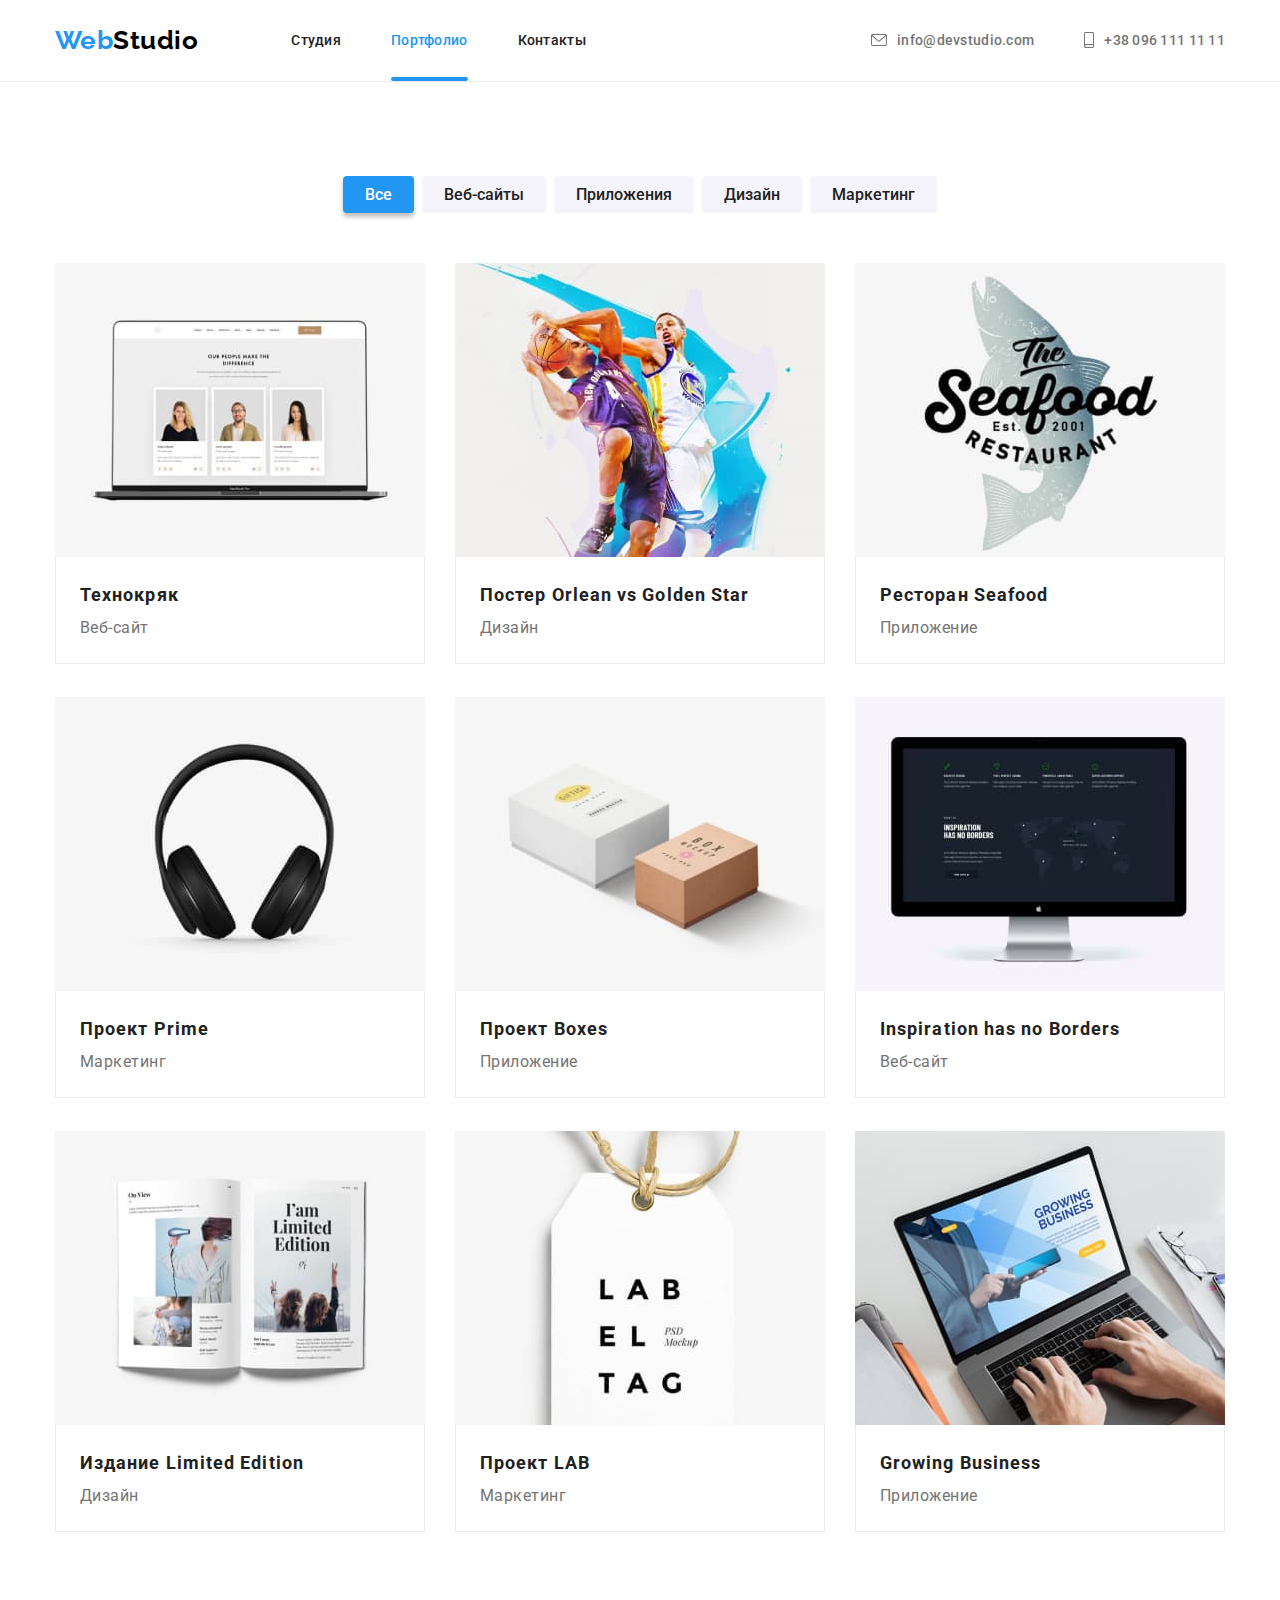
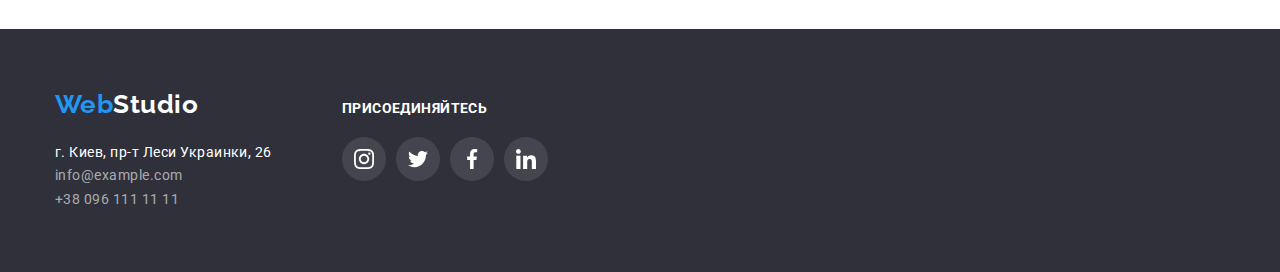
==== portfolio.html @ f4471b9f "hw5 -- ok" ====
<!DOCTYPE html>
<html lang="ru">
<head>
  <meta charset="UTF-8">
  <meta http-equiv="X-UA-Compatible" content="IE=edge">
  <meta name="viewport" content="width=device-width, initial-scale=1.0">
  <title>portfolio</title>
  <link rel="stylesheet" href="https://fonts.googleapis.com/css2?family=Raleway:wght@700&family=Roboto:wght@400;500;700;900&display=swap">
  <link rel="stylesheet" href="https://cdnjs.cloudflare.com/ajax/libs/modern-normalize/1.1.0/modern-normalize.css"
    integrity="sha512-Y0MM+V6ymRKN2zStTqzQ227DWhhp4Mzdo6gnlRnuaNCbc+YN/ZH0sBCLTM4M0oSy9c9VKiCvd4Jk44aCLrNS5Q=="
    crossorigin="anonymous" referrerpolicy="no-referrer" />
  <link rel="stylesheet" href="./css/styles.css">
</head>
<body class="page">
  <!-- Шапка портфолио ------->
  <header class="header">
    <div class="container logo-head">
      <a href="./index.html" class="logo link"
      >Web<span lang="en" class="top-logo">Studio</span>
      </a>
      <nav class="nav">
        <ul class="site-nav list">
          <li class="item"> <a href="./index.html" class="studio link"> Студия</a> </li>
          <li class="item"> <a href="./portfolio.html" class="portfolio link current"> Портфолио</a> </li>
          <li class="item"> <a href="" class="contacts link"> Контакты</a> </li>
        </ul>
      </nav>
      <ul class="auth-nav list">
        <li class="item"> <a href="mailto:info@devstudio.com" 
                target="_blank" rel="noopener noreferrer"
                class="mail link"><svg class="mail-icon" width="16" height="12">
                  <use href="./images/icons.svg#icon-envelope"></use>
                </svg> info@devstudio.com</a>
        </li>
        <li class="item"> <a href="tel:+380961111111"
                class="phone link"><svg class="phone-icon" width="10" height="16" viewBox="0 0 10 16" fill="none" xmlns="http://www.w3.org/2000/svg">
                  <path
                    d="M8.5 0H1.5C0.672848 0 0 0.672848 0 1.5V14.5C0 15.3272 0.672848 16 1.5 16H8.5C9.32715 16 10 15.3272 10 14.5V1.5C10 0.672848 9.32715 0 8.5 0ZM1.5 1H8.5C8.77588 1 9 1.22412 9 1.5V12H1V1.5C1 1.22412 1.22412 1 1.5 1ZM8.5 15H1.5C1.22412 15 1 14.7759 1 14.5V13H9V14.5C9 14.7759 8.77588 15 8.5 15Z"
                     />
                  <path
                    d="M2.35355 13.7389C2.54882 13.9213 2.54882 14.2169 2.35355 14.3992C2.15828 14.5816 1.84172 14.5816 1.64645 14.3992C1.45118 14.2169 1.45118 13.9213 1.64645 13.7389C1.84172 13.5566 2.15828 13.5566 2.35355 13.7389Z"
                     />
                </svg> +38 096 111 11 11</a>
        </li>
      </ul>
    </div>
  </header>

  <main>
    
  <!--Кнопки-->
  <section class="section portfolio-section">
    <div class="container">
      <h1 class="visually-hidden">Portfolio</h1>
      <ul class="portfolio-btns list">
        <li class="btns-list"><button type="button" class="portfolio-button current">Все</button></li>
        <li class="btns-list"><button type="button" class="portfolio-button">Веб-сайты</button></li>
        <li class="btns-list"><button type="button" class="portfolio-button">Приложения</button></li>
        <li class="btns-list"><button type="button" class="portfolio-button">Дизайн</button></li>
        <li class="btns-list"><button type="button" class="portfolio-button">Маркетинг</button></li>
      </ul>  

  <!--Макеты проектов-->
      <ul class="projects list">
        <li class="item">
          <div class="project-item-wrap"> 
            <img src="./images/technocrash.jpg" alt="Фото ноутбука" width="370" height="294">
            <p class="project-top-text">Технокряк это современная площадка распространения коронавируса. Компании используют эту платформу для цифрового
            шпионажа и атак на защищённые сервера конкурентов.</p>
          </div>
          <div class="description-photo">            
            <h2 class="title sites">Технокряк</h2> 
            <a class="section content">Веб-сайт </a>
          </div>
        </li>

        <li class="item">
          <div class="project-item-wrap">
            <img src="./images/basketball.jpg" alt="Фото баскетболистов" width="370" height="294">
            <p class="project-top-text">Технокряк это современная площадка распространения коронавируса. Компании используют эту платформу для цифрового
            шпионажа и атак на защищённые сервера конкурентов.</p>
          </div>
          <div class="description-photo">            
            <h2 class="title sites">Постер <span lang="en"> Orlean vs Golden Star</span></h2> 
            <a class="section content">Дизайн </a>
          </div>
        </li>

        <li class="item">
          <div class="project-item-wrap">
            <img src="./images/seafood.jpg" alt="Фото рыбы" width="370" height="294">
            <p class="project-top-text">Технокряк это современная площадка распространения коронавируса. Компании используют эту платформу для цифрового
            шпионажа и атак на защищённые сервера конкурентов.</p>
          </div>
          <div class="description-photo">            
            <h2 class="title sites">Ресторан <span lang="en">Seafood</span> </h2> 
            <a class="section content">Приложение </a>
          </div>
        </li>

        <li class="item">
          <div class="project-item-wrap">
            <img src="./images/speakerphone.jpg" alt="Фото Наушники" width="370" height="294">
            <p class="project-top-text">Технокряк это современная площадка распространения коронавируса. Компании используют эту платформу для цифрового
            шпионажа и атак на защищённые сервера конкурентов.</p>
          </div>
          <div class="description-photo">            
            <h2 class="title sites">Проект <span lang="en">Prime</span></h2> 
            <a class="section content">Маркетинг </a>
          </div>
        </li>

        <li class="item">
          <div class="project-item-wrap">
            <img src="./images/boxes.jpg" alt="Фото Коробки" width="370" height="294">
            <p class="project-top-text">Технокряк это современная площадка распространения коронавируса. Компании используют эту платформу для цифрового
            шпионажа и атак на защищённые сервера конкурентов.</p>
          </div>
          <div class="description-photo">            
            <h2 class="title sites">Проект <span lang="en">Boxes</span></h2> 
            <a class="section content">Приложение </a>
          </div>
        </li>

        <li class="item">
          <div class="project-item-wrap">
            <img src="./images/display.jpg" alt="Фото Дисплей" width="370" height="294">
            <p class="project-top-text">Технокряк это современная площадка распространения коронавируса. Компании используют эту платформу для цифрового
            шпионажа и атак на защищённые сервера конкурентов.</p>
          </div>
          <div class="description-photo">            
            <h2 class="title sites" lang="en">Inspiration has no Borders</h2> 
            <a class="section content">Веб-сайт </a>
          </div>
        </li>

        <li class="item">
          <div class="project-item-wrap">
            <img src="./images/book.jpg" alt="Фото Книга" width="370" height="294">
            <p class="project-top-text">Технокряк это современная площадка распространения коронавируса. Компании используют эту платформу для цифрового
            шпионажа и атак на защищённые сервера конкурентов.</p>
          </div>
          <div class="description-photo">            
            <h2 class="title sites">Издание <span lang="en">Limited Edition</span></h2> 
            <a class="section content">Дизайн</a> 
          </div>
        </li>

        <li class="item">
          <div class="project-item-wrap">
            <img src="./images/trincket.jpg" alt="Фото брелок" width="370" height="294">
            <p class="project-top-text">Технокряк это современная площадка распространения коронавируса. Компании используют эту платформу для цифрового
            шпионажа и атак на защищённые сервера конкурентов.</p>
          </div>
          <div class="description-photo">            
            <h2 class="title sites">Проект <span lang="en">LAB</span> </h2> 
            <a class="section content">Маркетинг</a> 
          </div>
        </li>
        
        <li class="item">
          <div class="project-item-wrap">
            <img src="./images/desktop.jpg" alt="Фото компьютер" width="370" height="294">
            <p class="project-top-text">Технокряк это современная площадка распространения коронавируса. Компании используют эту платформу для цифрового
            шпионажа и атак на защищённые сервера конкурентов.</p>
          </div>
          <div class="description-photo">            
            <h2 class="title sites" lang="en">Growing Business</h2> 
            <a class="section content">Приложение</a> 
          </div>
        </li> 
      </ul>
    </div>
  </section>
  </main>

  <!-- Подвал-->
  <footer class="footer">
    <div class="container bottom">
        <div class="address-box">
          <a href="./index.html" class="logo link logo-footer">Web<span class="down logo link">Studio</span></a>
          <address>
            <ul class="address list">
              <li class="city"> г. Киев, пр-т Леси Украинки, 26 </li>
              <li> <a href="mailto:info@example.com" class="mail link">info@example.com</a> </li>
              <li> <a href="tel:+380961111111" class="phone link"> +38 096 111 11 11</a> </li>
            </ul>
          </address>
        </div>

        <div class="connect">
          <p class="connect-title">присоединяйтесь</p>
          <ul class="team-social-list list">
            <li class="footer-social-item">
              <a href="" class="footer-social-link">
                <svg class="footer-social-icon" width="20" height="20">
                  <use href="./images/icons.svg#icon-instagram"></use>
                </svg>
              </a>
            </li>
            <li class="footer-social-item">
              <a href="" class="footer-social-link">
                <svg class="footer-social-icon" width="20" height="20">
                  <use href="./images/icons.svg#icon-twitter"></use>
                </svg>
              </a>
            </li>
            <li class="footer-social-item">
              <a href="" class="footer-social-link">
                <svg class="footer-social-icon" width="20" height="20">
                  <use href="./images/icons.svg#icon-facebook"></use>
                </svg>
              </a>
            </li>
            <li class="footer-social-item">
              <a href="" class="footer-social-link">
                <svg class="footer-social-icon" width="20" height="20">
                  <use href="./images/icons.svg#icon-linkedin"></use>
                </svg>
              </a>
            </li>
          </ul>
        </div>
      
    </div>
  </footer>  
</body>
</html>
---- css/styles.css ----
/* цвет Абзацев 212121 
  цвет текста 757575
  цвет лого 2196f3
  цвет лого 000000
  акцент ffffff
  фон ffffff  
  фон команда f5f4fa
*/

:root {
  --primary-text-color: #757575;
  --title-text-color: #212121;
  --accent-color: #ffffff;
  --background-color: #f5f4fa;
  --accent-text-color: #2196f3;
  --background-hero: #2f303a;
  --address-color: #c4c4c4;
  --logo-color: #000000;
  --header-border: #ececec;
  --address-color: rgba(255, 255, 255, 0.6);
  --social-link-color: #afb1b8;
  --button-shadow: rgba(0, 0, 0, 0.25);
  --footer-social-link-color: rgba(255, 255, 255, 0.1);
  --time-duration: 500ms;
  --features-background-color: rgba(47, 48, 58, 0.8);
  --top-box-color: rgba(33, 150, 243, 0.9);
  --backdrop-color: rgba(0, 0, 0, 0.2);
}

html {
  box-sizing: border-box;
}

*,
*::before,
*::after {
  box-sizing: inherit;
}

p,
h1,
h2,
h3,
h4,
h5,
h6 {
  margin: 0;
}

img {
  display: block;
  max-width: 100%;
  height: auto;
}

.visually-hidden {
  position: absolute;
  width: 1px;
  height: 1px;
  margin: -1px;
  border: 0;
  padding: 0;
  white-space: nowrap;
  clip-path: inset(100%);
  clip: rect(0 0 0 0);
  overflow: hidden;
}

.page {
  margin: 0;

  background-color: var(--accent-color);
  color: var(--primary-text-color);
  font-family: Roboto, sans-serif;
  font-style: normal;
  letter-spacing: 0.03em;
}

.container {
  text-align: center;
  width: 1200px;
  margin: 0px auto;
  padding: 0 15px;
}

.header {
  border-bottom: 1px solid var(--header-border);
}

.logo-head {
  display: flex;
  align-items: center;
}

.link {
  text-decoration: none;
  color: inherit;
  transition: color var(--time-duration) cubic-bezier(0.4, 0, 0.2, 1);
}

.logo {
  color: var(--accent-text-color);
  font-family: Raleway, sans-serif;
  font-weight: 700;
  font-size: 26px;
  line-height: 1.2;
  transition: color var(--time-duration) cubic-bezier(0.4, 0, 0.2, 1);
}

.top-logo {
  color: var(--logo-color);
}

.logo-header .logo{
  padding-top: 24px;
  padding-bottom: 24px;
}

.down,
.city {
  color: var(--accent-color);
}
.logo:hover {
  color: var(--accent-text-color);
}

.list {
  list-style: none;
  padding: 0;
  margin: 0;
}

/* site nav */

.nav {
  margin-left: 93px;
}
.site-nav {
  display: flex;

  color: var(--title-text-color);
  font-weight: 500;
  font-size: 14px;
  line-height: 1.2;
  letter-spacing: 0.02em;
  transition: color var(--time-duration) cubic-bezier(0.4, 0, 0.2, 1);
}

.site-nav .item + .item {
  margin-left: 50px;
}

.site-nav .studio,
.site-nav .portfolio,
.site-nav .contacts {
  color: var(--title-text-color);
  padding-top: 32px;
  padding-bottom: 32px;
  display: block;
  transition: color var(--time-duration) cubic-bezier(0.4, 0, 0.2, 1);
}

.site-nav .link:hover,
.site-nav .link:focus,
.site-nav .link.current {
  color: var(--accent-text-color);
}

.site-nav .link {
  position: relative;
}
.site-nav .link.current::after {
  position: absolute;
  content: "";
  width: 100%;
  height: 4px;
  background-color: var(--accent-text-color);
  left: 0;
  bottom: 0;
  border: 1px solid var(--logo-color)
  box-sizing: border-box;
  border-radius: 2px;
}

/* -------------auth-nav ----------- */
.auth-nav {
  display: flex;
  margin-left: auto;
  transition: color var(--time-duration) cubic-bezier(0.4, 0, 0.2, 1);
}

.auth-nav .item + .item {
  margin-left: 50px;
}

.auth-nav .mail,
.auth-nav .phone,
.auth-nav .first-mail {
  display: flex;
  color: var(--primary-text-color);
  font-weight: 500;
  font-size: 14px;
  line-height: 1.2;
  letter-spacing: 0.02em;
  padding: 32px 0;
  align-items: center;
  transition: color var(--time-duration) cubic-bezier(0.4, 0, 0.2, 1);
}

.auth-nav .link:hover,
.auth-nav .link:focus {
  color: var(--accent-text-color);
}

.auth-nav .link:hover .mail-icon,
.auth-nav .link:focus .mail-icon,
.auth-nav .link:hover .phone-icon,
.auth-nav .link:focus .phone-icon {
  color: var(--accent-text-color);
}

.mail-icon,
.phone-icon {
  fill: currentColor;
  margin-right: 10px;
  transition: cubic-bezier(0.4, 0, 0.2, 1), 
  cubic-bezier(0.4, 0, 0.2, 1); 
  
}

/*--------------- Hero------*/
.hero-title,
.hero-button {
  color: var(--accent-color);
}

.hero-title {
  width: 696px;
  margin: 0 auto 30px;
  font-weight: 900;
  font-size: 44px;
  line-height: 1.4;
  letter-spacing: 0.06em;
  text-transform: uppercase;
}

.hero-button {
  text-align: center;
  width: 200px;
  height: 50px;
  border-radius: 4px;
  border: 0;

  background-color: var(--accent-text-color);
  font-family: Roboto, sans-serif;
  font-weight: 700;
  font-size: 16px;
  line-height: 1.9;
  letter-spacing: 0.06em;
  cursor: pointer;
}

.hero {
  padding-top: 200px;
  padding-bottom: 200px;
  background-color: var(--background-hero);
  background-image: linear-gradient(
      rgba(47, 48, 58, 0.4),
      rgba(47, 48, 58, 0.4)
    ),
    url(../images/hero-bg.jpg);
  width: 1600px;
  height: 600px;
  background-repeat: no-repeat;
  background-position: 50% 50%;
  background-size: cover;
  margin: 0 auto;
}

.property {
  padding-bottom: 94px;
  padding-top: 94px;
}

.section .title {
  color: var(--title-text-color);
  font-weight: 700;
  font-size: 18px;
  line-height: 2;
  letter-spacing: 0.06em;
}
/* -------Team------------ */
.title-features {
  display: inline;
  margin-right: auto;
  margin-bottom: 50px;
}

.photos {
  padding-bottom: 94px;
}

.features {
  display: flex;
}

.features .item {
  position: relative;
}

.features .item + .item {
  margin-left: 30px;
}

.features-text {
  color: var(--accent-color);
  font-weight: 700;
  font-size: 14px;
  line-height: 1.2;
  letter-spacing: 0.03em;
  text-transform: uppercase;
}

.features-text-box {
  position: absolute;
  background-color: var(--features-background-color);
  width: 370px;
  height: 70px;
  bottom: 0;  
  display: flex;
  justify-content: center;
  align-items: center;
}

.employees {
  display: flex;
}

.employees .item {
  border-radius: 4px;
  box-shadow: 0 4px 4px 0 var(--button-shadow);
  overflow: hidden;
}

.employees .item + .item {
  margin-left: 30px;
}

.properties {
  display: flex;
}

.properties .item {
  margin-right: 30px;
  width: 270px;
}

.properties .item:last-child {
  margin-right: 0;
}

.property-item {
  display: flex;
  background-color: var(--background-color);
  width: 270px;
  height: 120px;
  justify-content: center;
  align-items: center;
  margin-bottom: 30px;
}

/* --------Social links------------- */

.team-social-list {
  display: flex;
  justify-content: center;
}

.team-social-item {
  background-color: var(--accent-color);
  width: 44px;
  height: 44px;
  border-radius: 50%;
  transition: background-color var(--time-duration) cubic-bezier(0.4, 0, 0.2, 1);
}

.team-social-item + .team-social-item {
  margin-left: 10px;
}

.social-link {
  width: 100%;
  height: 100%;
  display: flex;
  align-items: center;
  justify-content: center;
  border-radius: 50%;
  transition: color var(--time-duration) cubic-bezier(0.4, 0, 0.2, 1), 
  background-color var(--time-duration) cubic-bezier(0.4, 0, 0.2, 1);  
}

.social-icon {
  fill: var(--social-link-color);
  transition: fill var(--time-duration) cubic-bezier(0.4, 0, 0.2, 1);
}

.social-link:hover .social-icon,
.social-link:focus .social-icon {
  fill: var(--accent-color);
}

.social-link:hover,
.social-link:focus {
  background-color: var(--accent-text-color);
}

.customers {
  justify-content: center;
  padding-top: 100px;
  padding-bottom: 88px;
}

.customers-title {
  margin-bottom: 50px;
}

.customers-list {
  display: flex;
  justify-content: center;
}

.customers-item {
  background-color: var(--accent-color);
  width: 170px;
  height: 92px;
  border: 1px solid var(--social-link-color);
  box-sizing: border-box;
  border-radius: 4px;
  transition: color var(--time-duration) cubic-bezier(0.4, 0, 0.2, 1);
}

.customers-item + .customers-item {
  margin-left: 30px;
}

.customers-link {
  width: 100%;
  height: 100%;
  display: flex;
  align-items: center;
  justify-content: center;
  transition: color var(--time-duration)  cubic-bezier(0.4, 0, 0.2, 1);
}

.customers-icon {
  fill: var(--social-link-color);
  transition: fill var(--time-duration) cubic-bezier(0.4, 0, 0.2, 1);
}

.customers-item:hover,
.customers-item:focus {
  border: 1px solid var(--accent-text-color);
  box-sizing: border-box;
  border-radius: 4px;
}

.customers-link:hover,
.customers-link:focus {
  background-color: var(--accent-color);
}

.customers-link:hover .customers-icon,
.customers-link:focus .customers-icon {
  fill: var(--accent-text-color);
}

.projects {
  display: flex;
  flex-wrap: wrap;

  padding-left: 0;
  padding-right: 0;
  transition: color var(--time-duration) cubic-bezier(0.4, 0, 0.2, 1);
}

.projects .item {
  text-align: left;
  width: 370px;
  height: 404px;
  margin-right: 30px;
  transition: color var(--time-duration) cubic-bezier(0.4, 0, 0.2, 1);
}

.projects .item:hover,
.projects .item:focus {
  box-shadow: 0 4px 4px 0 var(--button-shadow);
}

.projects .item:hover .project-top-text,
.projects .item:focus .project-top-text {
  transform: translateY(0);
}


.projects .item:nth-child(3n) {
  margin-right: 0;
}

.projects .item:nth-child(n + 3) {
  margin-bottom: 30px;
}

.projects .item:nth-last-child(-n + 3) {
  margin-bottom: 0;
}

.section .images {
  display: block;
}

.section .customers-title,
.section .images,
.section .list-team {
  color: var(--title-text-color);
  font-weight: 700;
  font-size: 36px;
  line-height: 1.16;
  text-align: center;
  letter-spacing: 0.03em;
}

.section .list-team {
  margin-bottom: 50px;
}

.signature {
  background-color: var(--accent-color);
  padding: 30px;
}

.title-description {
  margin-bottom: 10px;
  text-align: left;
  color: var(--title-text-color);
  font-weight: 700;
  font-size: 14px;
  line-height: 1.2;
  letter-spacing: 0.03em;
  text-transform: uppercase;
}

.title {
  color: var(--title-text-color);
  letter-spacing: 0.06em;
}

.title-team {
  color: var(--title-text-color);
  font-weight: 500;
  font-size: 16px;
  line-height: 1.2;
  text-align: center;
  margin-bottom: 10px;
}
.section-content {
  text-align: left;
  color: var(--primary-text-color);
  font-weight: 400;
  font-size: 14px;
  line-height: 1.71;
  letter-spacing: 0.03em;
}

.profession {
  text-align: center;
  margin-bottom: 16px;
}

.team {
  background-color: var(--background-color);
  padding-bottom: 94px;
  padding-top: 94px;
}

.portfolio-section {
  padding: 94px 0;
  transition: color var(--time-duration) cubic-bezier(0.4, 0, 0.2, 1);
}

.portfolio-btns {
  display: flex;
  justify-content: center;
  align-self: center;
  margin-bottom: 50px; 
}

.btns-list:first-child {
  margin-left: 0;
}

.btns-list {
  margin-left: 8px;
  transition: background-color var(--time-duration) cubic-bezier(0.4, 0, 0.2, 1);
}

.portfolio-button {
  border-radius: 4px;
  padding: 6px 22px;
  border: 0;

  background-color: var(--background-color);
  color: var(--title-text-color);
  font-weight: 500;
  font-size: 16px;
  line-height: 1.6;
  cursor: pointer;
  transition: color var(--time-duration) cubic-bezier(0.4, 0, 0.2, 1),
  background-color var(--time-duration) cubic-bezier(0.4, 0, 0.2, 1);
}

.portfolio-button:hover,
.portfolio-button:focus,
.portfolio-button:active,
.portfolio-btns .current {
  background-color: var(--accent-text-color);
  color: var(--accent-color);
  box-shadow: 0 4px 4px 0 var(--button-shadow);
}

.title .sites {
  font-weight: 700;
  font-size: 18px;
  line-height: 2;
  letter-spacing: 0.06em;
  margin-bottom: 4px;
}

.description-photo {
  padding: 20px 24px;
  border: 1px solid var(--header-border);
  border-top: 0;
}

.section .content {
  color: var(--primary-text-color);
  font-size: 16px;
  line-height: 1.87;
}

.project-item-wrap {
  position: relative;
  overflow: hidden;
}

.project-top-text {
  position: absolute;
  top: 0;
  left: 0;
  height: 100%;
  color: var(--accent-color);
  background-color: var(--top-box-color);
  font-size: 18px;
  line-height: 1.55;
  letter-spacing: 0.03em;
  padding: 63px 24px;
  transform: translateY(101%);
  transition: transform var(--time-duration);
}


/* -----------Footer------ */

.address .link {
  color: var(--address-color);
}

.footer {
  display: flex;
  padding-top: 60px;
  padding-bottom: 60px;
  background-color: var(--background-hero);
}

.bottom {
  text-align: left;
  display: flex;
}

.footer .bottom {
  align-items: baseline;
}

.page {
  color: var(--address-color);
}

.footer .mail,
.footer .phone,
.footer .city {
  font-size: 14px;
  font-weight: 400;
  font-style: normal;
  line-height: 1.7;
  display: block;
}

.bottom .logo {
  display: flex;
}

.bottom .down {
  /* margin-bottom: 20px; */
}

.logo-footer {
  margin-bottom: 20px;
}

.address-row {
  margin-bottom: 9px;
}

.address .link:focus,
.address .link:hover {
  color: var(--accent-text-color);
}

.connect {
  margin-left: 70px;
}

.connect-title {
  color: var(--accent-color);
  margin-bottom: 20px;
  font-weight: 700;
  font-size: 14px;
  line-height: 1.2;
  letter-spacing: 0.03em;
  text-transform: uppercase;
}

.footer-social-item {
  border-radius: 50%;
  width: 44px;
  height: 44px;
  transition: background-color var(--time-duration) cubic-bezier(0.4, 0, 0.2, 1);
}

.footer-social-link {
  width: 100%;
  height: 100%;
  display: flex;
  align-items: center;
  justify-content: center;
  border-radius: 50%;
  transition: background-color var(--time-duration) cubic-bezier(0.4, 0, 0.2, 1);
  /* color var(--time-duration) cubic-bezier(0.4, 0, 0.2, 1);   */
  background-color: var(--footer-social-link-color);
}
.footer-social-item + .footer-social-item {
  margin-left: 10px;
}

.footer-social-icon {
  fill: var(--accent-color);
  transition: fill var(--time-duration) cubic-bezier(0.4, 0, 0.2, 1);
}

.footer-social-link:hover .footer-social-icon,
.footer-social-link:focus .footer-social-icon {
  fill: var(--accent-color);
}

.footer-social-link:hover,
.footer-social-link:focus {
  background-color: var(--accent-text-color);
}

.backdrop {
  position: fixed;
  width: 100vw;
  height: 100vh;
  background-color: var(--backdrop-color);  
  top: 0;
  left: 0;
  transition: opacity var(--time-duration), visibility var(--time-duration);
}

.modal {
  position: absolute;
  top: 50%;
  left: 50%;
  transform: rotate(0) translate(-50%, -50%);
  transition: transform var(--time-duration);
  width: 528px;
  height: 581px;
  background-color: var(--background-color);
  border-radius: 5px;
}

.modal-close-button {
  position: absolute;
  top: 6px;
  right: 6px;
  width: 30px;
  height: 30px;
  background-color: transparent;
  border-radius: 50%;
  border: 1px solid var(--address-color);
  display: flex;
  align-items: center;
  justify-content: center;
}

.is-hidden {
  visibility: hidden;
  opacity: 0;
  pointer-events: none;
}

.backdrop.is-hidden .modal {
  transform: rotate(90deg);
}
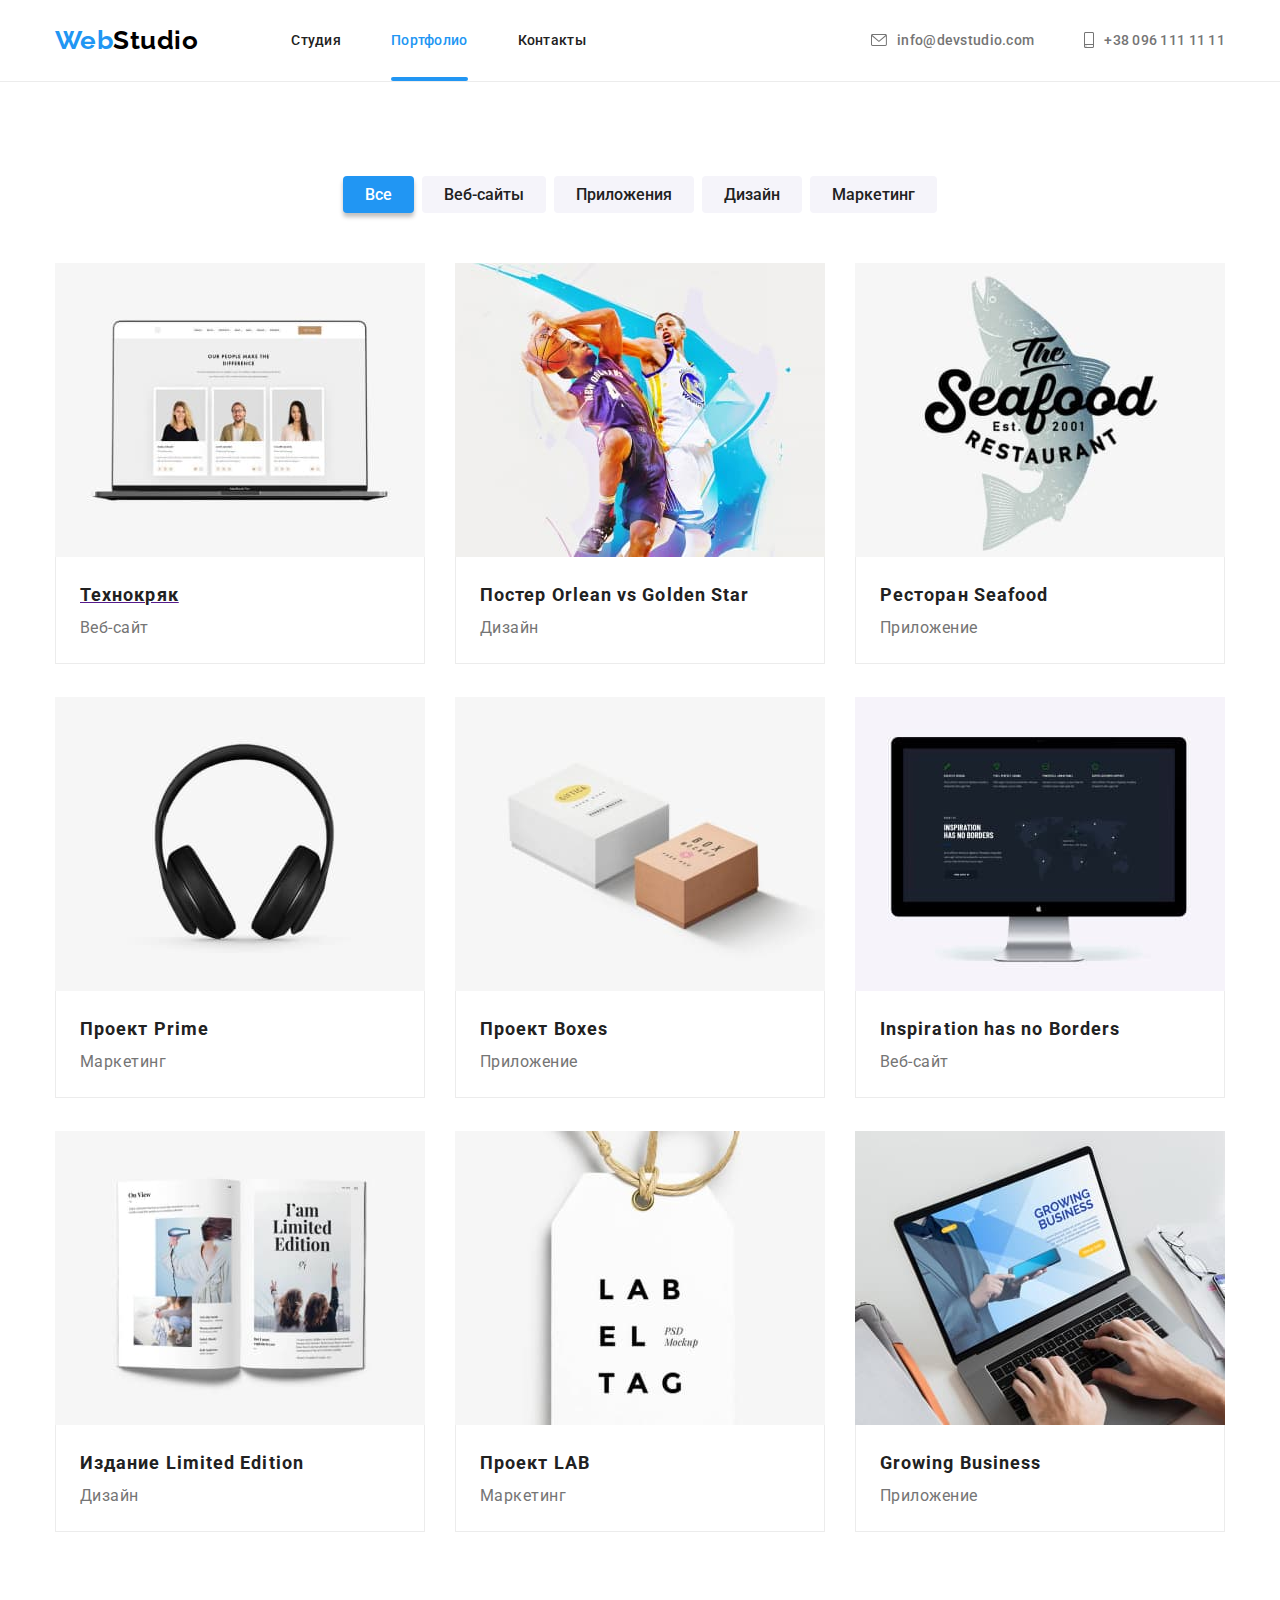
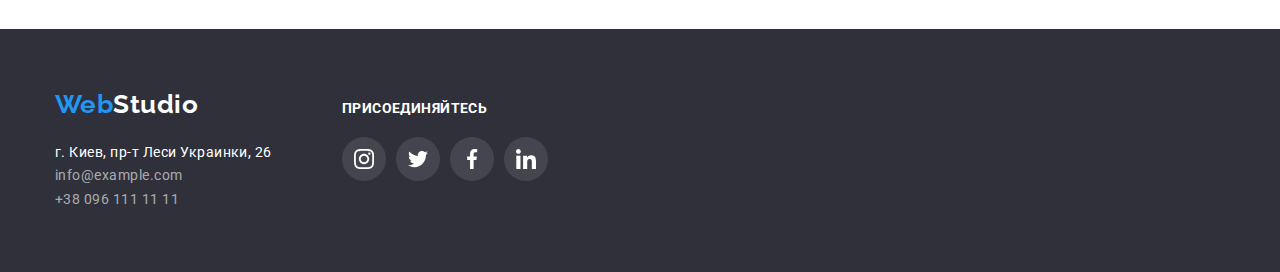
==== commit 6682009e: "hw5 - wrap" ====
--- a/portfolio.html
+++ b/portfolio.html
@@ -63,15 +63,17 @@
   <!--Макеты проектов-->
       <ul class="projects list">
         <li class="item">
-          <div class="project-item-wrap"> 
-            <img src="./images/technocrash.jpg" alt="Фото ноутбука" width="370" height="294">
-            <p class="project-top-text">Технокряк это современная площадка распространения коронавируса. Компании используют эту платформу для цифрового
-            шпионажа и атак на защищённые сервера конкурентов.</p>
-          </div>
-          <div class="description-photo">            
-            <h2 class="title sites">Технокряк</h2> 
-            <a class="section content">Веб-сайт </a>
-          </div>
+          <a href="" class="project-wrap">
+            <div class="project-item-wrap"> 
+              <img src="./images/technocrash.jpg" alt="Фото ноутбука" width="370" height="294">
+              <p class="project-top-text">Технокряк это современная площадка распространения коронавируса. Компании используют эту платформу для цифрового
+              шпионажа и атак на защищённые сервера конкурентов.</p>
+            </div>
+            <div class="description-photo">            
+              <h2 class="title sites">Технокряк</h2> 
+              <a class="section content">Веб-сайт </a>
+            </div>
+          </a>
         </li>
 
         <li class="item">
--- a/css/styles.css
+++ b/css/styles.css
@@ -492,12 +492,12 @@
 }
 
 .projects .item:hover,
-.projects .item:focus {
+.projects .project-wrap:focus {
   box-shadow: 0 4px 4px 0 var(--button-shadow);
 }
 
 .projects .item:hover .project-top-text,
-.projects .item:focus .project-top-text {
+.projects .project-wrap:focus .project-top-text  {
   transform: translateY(0);
 }
 
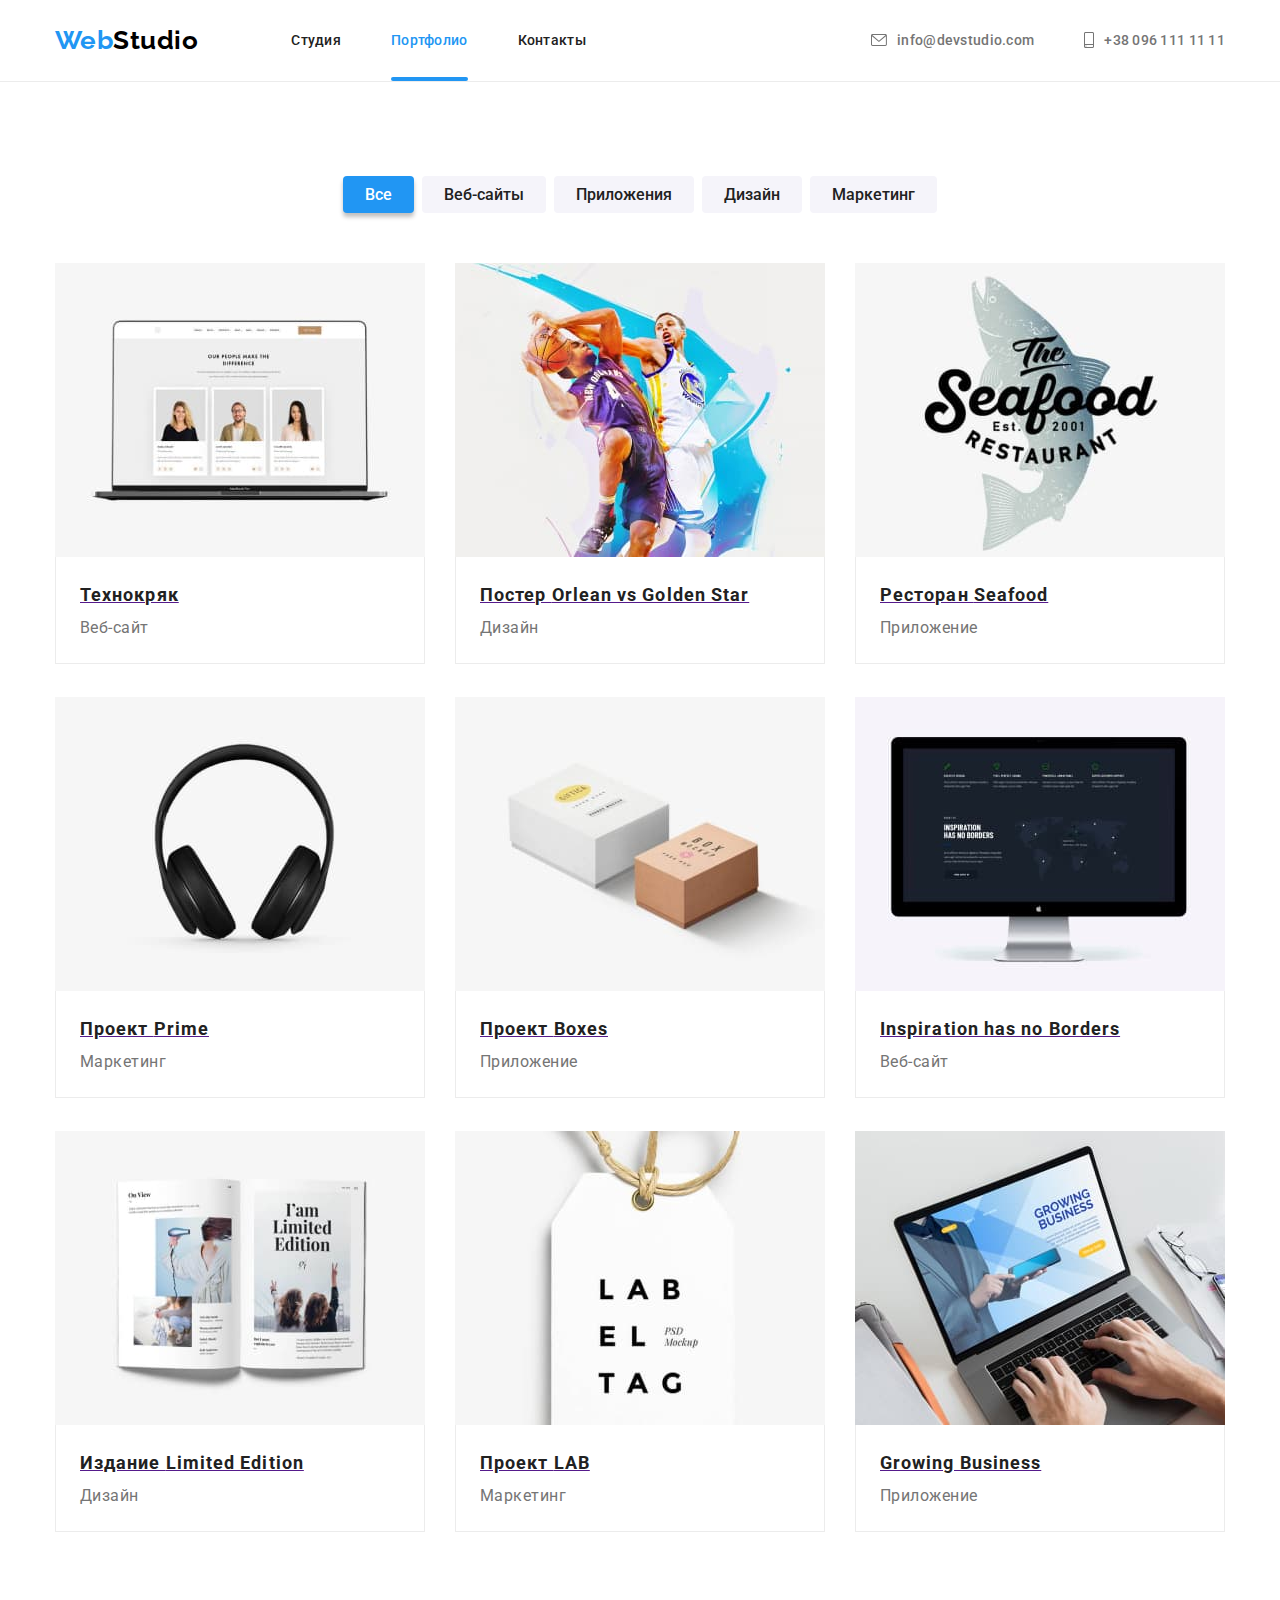
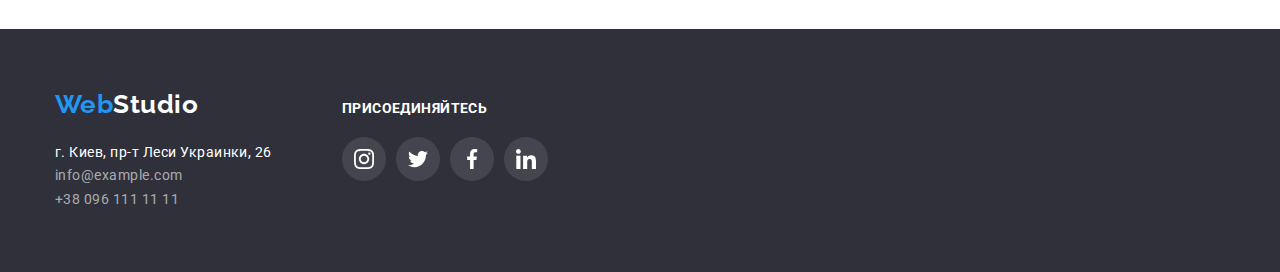
==== commit f378ea57: "hw5 - 20" ====
--- a/portfolio.html
+++ b/portfolio.html
@@ -77,99 +77,115 @@
         </li>
 
         <li class="item">
-          <div class="project-item-wrap">
-            <img src="./images/basketball.jpg" alt="Фото баскетболистов" width="370" height="294">
-            <p class="project-top-text">Технокряк это современная площадка распространения коронавируса. Компании используют эту платформу для цифрового
-            шпионажа и атак на защищённые сервера конкурентов.</p>
-          </div>
-          <div class="description-photo">            
-            <h2 class="title sites">Постер <span lang="en"> Orlean vs Golden Star</span></h2> 
-            <a class="section content">Дизайн </a>
-          </div>
-        </li>
-
-        <li class="item">
-          <div class="project-item-wrap">
-            <img src="./images/seafood.jpg" alt="Фото рыбы" width="370" height="294">
-            <p class="project-top-text">Технокряк это современная площадка распространения коронавируса. Компании используют эту платформу для цифрового
-            шпионажа и атак на защищённые сервера конкурентов.</p>
-          </div>
-          <div class="description-photo">            
-            <h2 class="title sites">Ресторан <span lang="en">Seafood</span> </h2> 
-            <a class="section content">Приложение </a>
-          </div>
-        </li>
-
-        <li class="item">
-          <div class="project-item-wrap">
-            <img src="./images/speakerphone.jpg" alt="Фото Наушники" width="370" height="294">
-            <p class="project-top-text">Технокряк это современная площадка распространения коронавируса. Компании используют эту платформу для цифрового
-            шпионажа и атак на защищённые сервера конкурентов.</p>
-          </div>
-          <div class="description-photo">            
-            <h2 class="title sites">Проект <span lang="en">Prime</span></h2> 
-            <a class="section content">Маркетинг </a>
-          </div>
-        </li>
-
-        <li class="item">
-          <div class="project-item-wrap">
-            <img src="./images/boxes.jpg" alt="Фото Коробки" width="370" height="294">
-            <p class="project-top-text">Технокряк это современная площадка распространения коронавируса. Компании используют эту платформу для цифрового
-            шпионажа и атак на защищённые сервера конкурентов.</p>
-          </div>
-          <div class="description-photo">            
-            <h2 class="title sites">Проект <span lang="en">Boxes</span></h2> 
-            <a class="section content">Приложение </a>
-          </div>
-        </li>
-
-        <li class="item">
-          <div class="project-item-wrap">
-            <img src="./images/display.jpg" alt="Фото Дисплей" width="370" height="294">
-            <p class="project-top-text">Технокряк это современная площадка распространения коронавируса. Компании используют эту платформу для цифрового
-            шпионажа и атак на защищённые сервера конкурентов.</p>
-          </div>
-          <div class="description-photo">            
-            <h2 class="title sites" lang="en">Inspiration has no Borders</h2> 
-            <a class="section content">Веб-сайт </a>
-          </div>
-        </li>
-
-        <li class="item">
-          <div class="project-item-wrap">
-            <img src="./images/book.jpg" alt="Фото Книга" width="370" height="294">
-            <p class="project-top-text">Технокряк это современная площадка распространения коронавируса. Компании используют эту платформу для цифрового
-            шпионажа и атак на защищённые сервера конкурентов.</p>
-          </div>
-          <div class="description-photo">            
-            <h2 class="title sites">Издание <span lang="en">Limited Edition</span></h2> 
-            <a class="section content">Дизайн</a> 
-          </div>
-        </li>
-
-        <li class="item">
-          <div class="project-item-wrap">
-            <img src="./images/trincket.jpg" alt="Фото брелок" width="370" height="294">
-            <p class="project-top-text">Технокряк это современная площадка распространения коронавируса. Компании используют эту платформу для цифрового
-            шпионажа и атак на защищённые сервера конкурентов.</p>
-          </div>
-          <div class="description-photo">            
-            <h2 class="title sites">Проект <span lang="en">LAB</span> </h2> 
-            <a class="section content">Маркетинг</a> 
-          </div>
+          <a href="" class="project-wrap">
+            <div class="project-item-wrap">
+              <img src="./images/basketball.jpg" alt="Фото баскетболистов" width="370" height="294">
+              <p class="project-top-text">Технокряк это современная площадка распространения коронавируса. Компании используют эту платформу для цифрового
+              шпионажа и атак на защищённые сервера конкурентов.</p>
+            </div>
+            <div class="description-photo">            
+              <h2 class="title sites">Постер <span lang="en"> Orlean vs Golden Star</span></h2> 
+              <a class="section content">Дизайн </a>
+            </div>
+          </a>
+        </li>
+
+        <li class="item">
+          <a href="" class="project-wrap">
+            <div class="project-item-wrap">
+              <img src="./images/seafood.jpg" alt="Фото рыбы" width="370" height="294">
+              <p class="project-top-text">Технокряк это современная площадка распространения коронавируса. Компании используют эту платформу для цифрового
+              шпионажа и атак на защищённые сервера конкурентов.</p>
+            </div>
+            <div class="description-photo">            
+              <h2 class="title sites">Ресторан <span lang="en">Seafood</span> </h2> 
+              <a class="section content">Приложение </a>
+            </div>
+          </a>
+        </li>
+
+        <li class="item">
+          <a href="" class="project-wrap">
+            <div class="project-item-wrap">
+              <img src="./images/speakerphone.jpg" alt="Фото Наушники" width="370" height="294">
+              <p class="project-top-text">Технокряк это современная площадка распространения коронавируса. Компании используют эту платформу для цифрового
+              шпионажа и атак на защищённые сервера конкурентов.</p>
+            </div>
+            <div class="description-photo">            
+              <h2 class="title sites">Проект <span lang="en">Prime</span></h2> 
+              <a class="section content">Маркетинг </a>
+            </div>
+          </a>
+        </li>
+
+        <li class="item">
+          <a href="" class="project-wrap">
+            <div class="project-item-wrap">        
+              <img src="./images/boxes.jpg" alt="Фото Коробки" width="370" height="294">
+              <p class="project-top-text">Технокряк это современная площадка распространения коронавируса. Компании используют эту платформу для цифрового
+              шпионажа и атак на защищённые сервера конкурентов.</p>
+            </div>
+            <div class="description-photo">            
+              <h2 class="title sites">Проект <span lang="en">Boxes</span></h2> 
+              <a class="section content">Приложение </a>
+            </div>
+          </a>
+        </li>
+
+        <li class="item">
+          <a href="" class="project-wrap">
+            <div class="project-item-wrap">
+              <img src="./images/display.jpg" alt="Фото Дисплей" width="370" height="294">
+              <p class="project-top-text">Технокряк это современная площадка распространения коронавируса. Компании используют эту платформу для цифрового
+              шпионажа и атак на защищённые сервера конкурентов.</p>
+            </div>
+            <div class="description-photo">            
+              <h2 class="title sites" lang="en">Inspiration has no Borders</h2> 
+              <a class="section content">Веб-сайт </a>
+            </div>
+          </a>
+        </li>
+
+        <li class="item">
+          <a href="" class="project-wrap">
+            <div class="project-item-wrap">
+              <img src="./images/book.jpg" alt="Фото Книга" width="370" height="294">
+              <p class="project-top-text">Технокряк это современная площадка распространения коронавируса. Компании используют эту платформу для цифрового
+              шпионажа и атак на защищённые сервера конкурентов.</p>
+            </div>
+            <div class="description-photo">            
+              <h2 class="title sites">Издание <span lang="en">Limited Edition</span></h2> 
+              <a class="section content">Дизайн</a> 
+            </div>
+          </a>
+        </li>
+
+        <li class="item">
+          <a href="" class="project-wrap">
+            <div class="project-item-wrap">
+              <img src="./images/trincket.jpg" alt="Фото брелок" width="370" height="294">
+              <p class="project-top-text">Технокряк это современная площадка распространения коронавируса. Компании используют эту платформу для цифрового
+              шпионажа и атак на защищённые сервера конкурентов.</p>
+            </div>
+            <div class="description-photo">            
+              <h2 class="title sites">Проект <span lang="en">LAB</span> </h2> 
+              <a class="section content">Маркетинг</a> 
+            </div>
+          </a>
         </li>
         
         <li class="item">
-          <div class="project-item-wrap">
-            <img src="./images/desktop.jpg" alt="Фото компьютер" width="370" height="294">
-            <p class="project-top-text">Технокряк это современная площадка распространения коронавируса. Компании используют эту платформу для цифрового
-            шпионажа и атак на защищённые сервера конкурентов.</p>
-          </div>
-          <div class="description-photo">            
-            <h2 class="title sites" lang="en">Growing Business</h2> 
-            <a class="section content">Приложение</a> 
-          </div>
+          <a href="" class="project-wrap">
+            <div class="project-item-wrap">
+              <img src="./images/desktop.jpg" alt="Фото компьютер" width="370" height="294">
+              <p class="project-top-text">Технокряк это современная площадка распространения коронавируса. Компании используют эту платформу для цифрового
+              шпионажа и атак на защищённые сервера конкурентов.</p>
+            </div>
+            <div class="description-photo">            
+              <h2 class="title sites" lang="en">Growing Business</h2> 
+              <a class="section content">Приложение</a> 
+            </div>
+          </a>
         </li> 
       </ul>
     </div>
--- a/css/styles.css
+++ b/css/styles.css
@@ -491,8 +491,12 @@
   transition: color var(--time-duration) cubic-bezier(0.4, 0, 0.2, 1);
 }
 
+.project-wrap {
+  display: block;
+}
+
 .projects .item:hover,
-.projects .project-wrap:focus {
+.projects .project-wrap:focus .item:focus{
   box-shadow: 0 4px 4px 0 var(--button-shadow);
 }
 
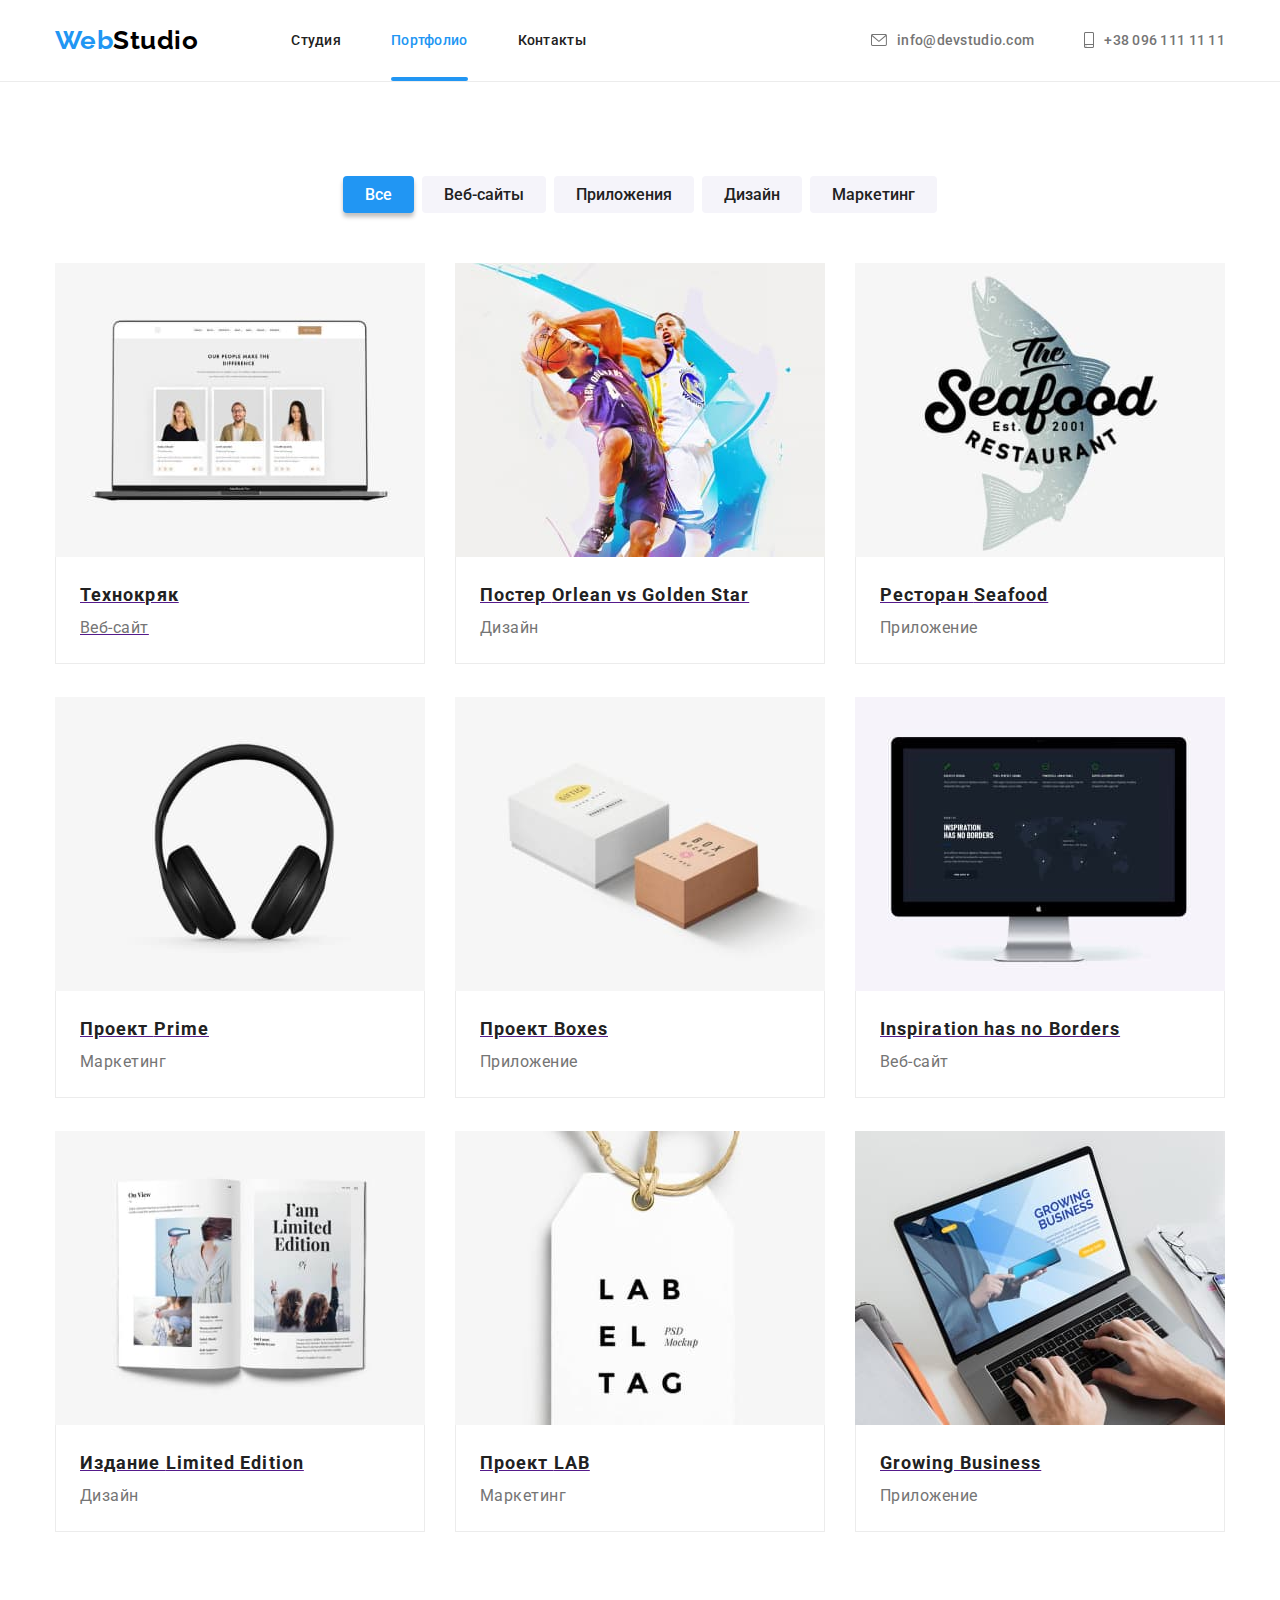
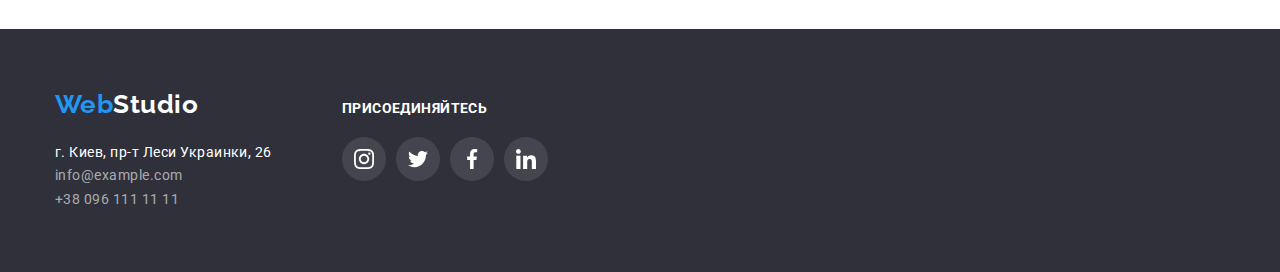
==== commit 9bf0a9f5: "hw5 --21" ====
--- a/portfolio.html
+++ b/portfolio.html
@@ -71,7 +71,7 @@
             </div>
             <div class="description-photo">            
               <h2 class="title sites">Технокряк</h2> 
-              <a class="section content">Веб-сайт </a>
+              <p class="section content">Веб-сайт </p>
             </div>
           </a>
         </li>
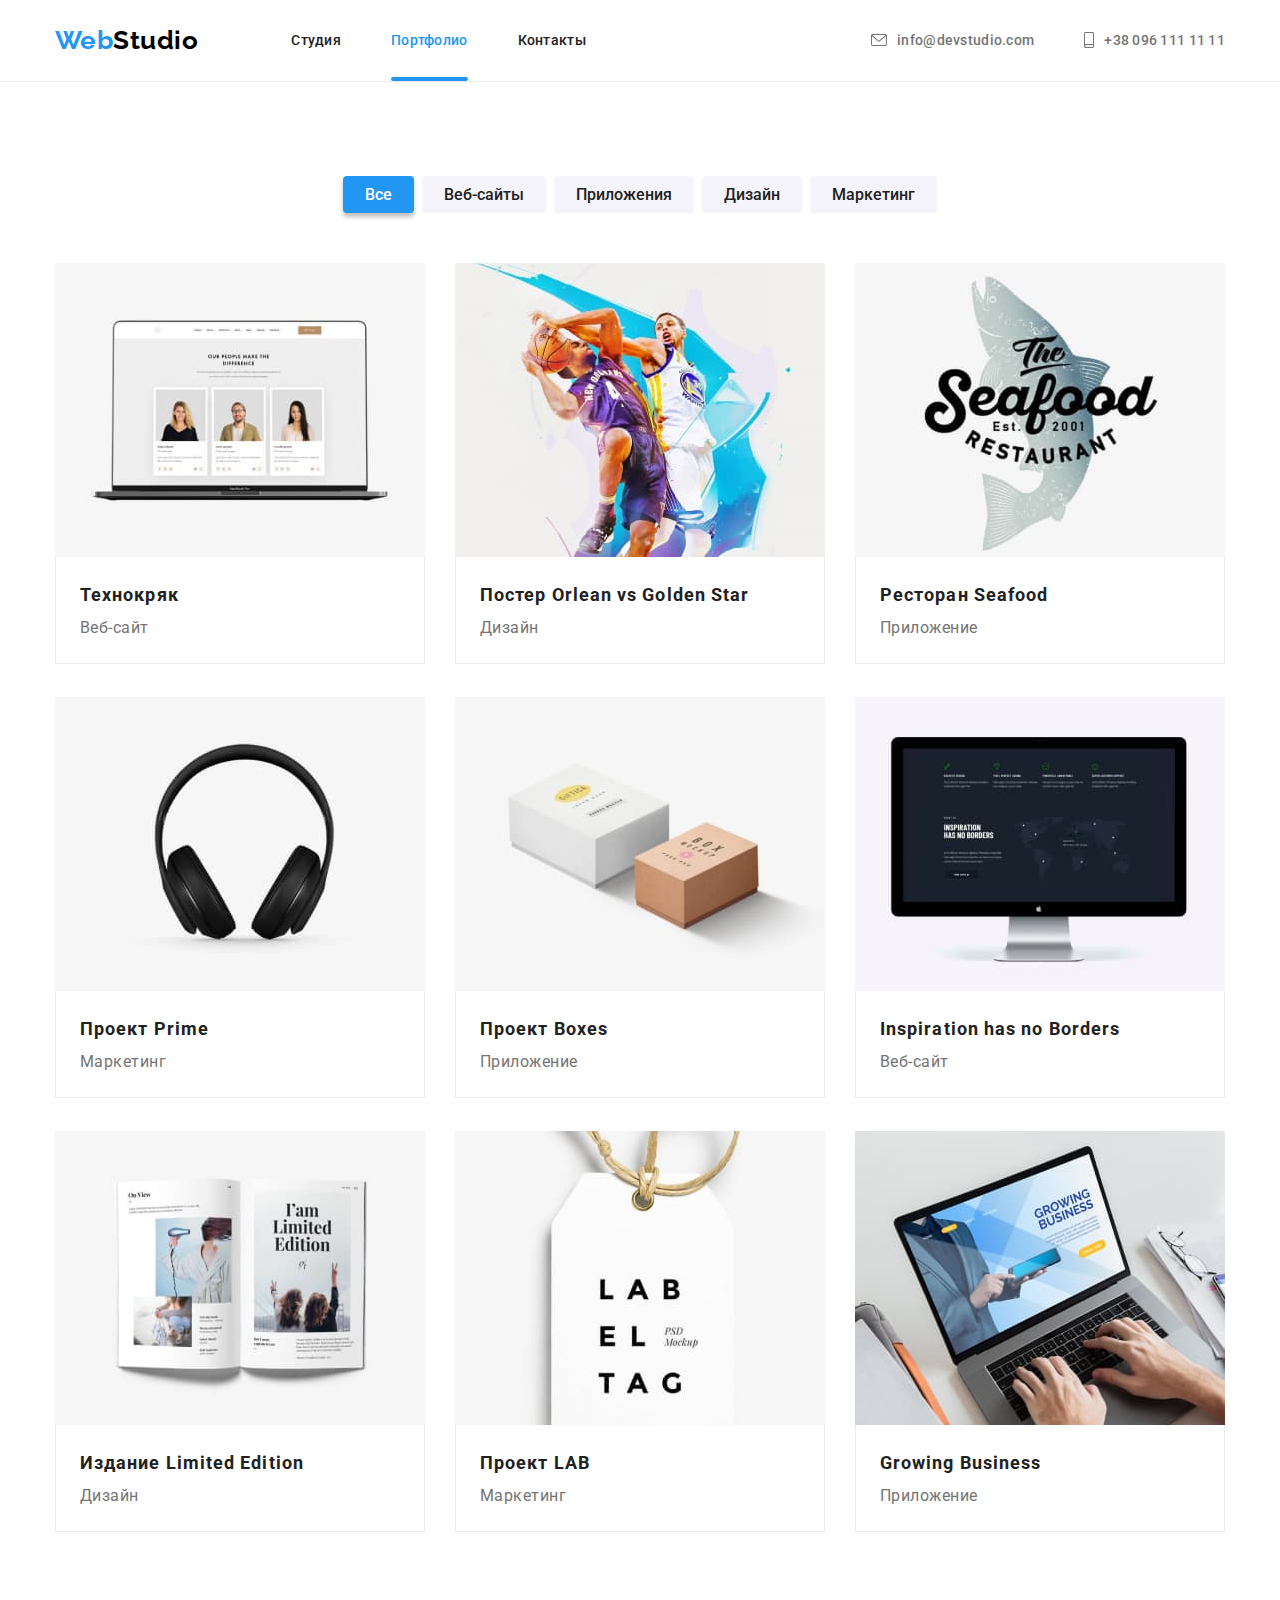
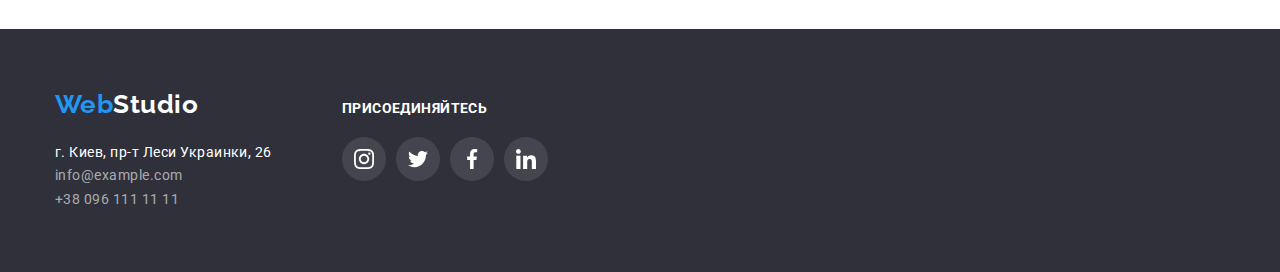
==== commit 225d1e46: "hw5  -22" ====
--- a/portfolio.html
+++ b/portfolio.html
@@ -63,7 +63,7 @@
   <!--Макеты проектов-->
       <ul class="projects list">
         <li class="item">
-          <a href="" class="project-wrap">
+          <a href="" class="project-wrap link">
             <div class="project-item-wrap"> 
               <img src="./images/technocrash.jpg" alt="Фото ноутбука" width="370" height="294">
               <p class="project-top-text">Технокряк это современная площадка распространения коронавируса. Компании используют эту платформу для цифрового
@@ -77,7 +77,7 @@
         </li>
 
         <li class="item">
-          <a href="" class="project-wrap">
+          <a href="" class="project-wrap link">
             <div class="project-item-wrap">
               <img src="./images/basketball.jpg" alt="Фото баскетболистов" width="370" height="294">
               <p class="project-top-text">Технокряк это современная площадка распространения коронавируса. Компании используют эту платформу для цифрового
@@ -85,13 +85,13 @@
             </div>
             <div class="description-photo">            
               <h2 class="title sites">Постер <span lang="en"> Orlean vs Golden Star</span></h2> 
-              <a class="section content">Дизайн </a>
-            </div>
-          </a>
-        </li>
-
-        <li class="item">
-          <a href="" class="project-wrap">
+              <p class="section content">Дизайн </p>
+            </div>
+          </a>
+        </li>
+
+        <li class="item">
+          <a href="" class="project-wrap link">
             <div class="project-item-wrap">
               <img src="./images/seafood.jpg" alt="Фото рыбы" width="370" height="294">
               <p class="project-top-text">Технокряк это современная площадка распространения коронавируса. Компании используют эту платформу для цифрового
@@ -99,13 +99,13 @@
             </div>
             <div class="description-photo">            
               <h2 class="title sites">Ресторан <span lang="en">Seafood</span> </h2> 
-              <a class="section content">Приложение </a>
-            </div>
-          </a>
-        </li>
-
-        <li class="item">
-          <a href="" class="project-wrap">
+              <p class="section content">Приложение </p>
+            </div>
+          </a>
+        </li>
+
+        <li class="item">
+          <a href="" class="project-wrap link">
             <div class="project-item-wrap">
               <img src="./images/speakerphone.jpg" alt="Фото Наушники" width="370" height="294">
               <p class="project-top-text">Технокряк это современная площадка распространения коронавируса. Компании используют эту платформу для цифрового
@@ -113,13 +113,13 @@
             </div>
             <div class="description-photo">            
               <h2 class="title sites">Проект <span lang="en">Prime</span></h2> 
-              <a class="section content">Маркетинг </a>
-            </div>
-          </a>
-        </li>
-
-        <li class="item">
-          <a href="" class="project-wrap">
+              <p class="section content">Маркетинг </p>
+            </div>
+          </a>
+        </li>
+
+        <li class="item">
+          <a href="" class="project-wrap link">
             <div class="project-item-wrap">        
               <img src="./images/boxes.jpg" alt="Фото Коробки" width="370" height="294">
               <p class="project-top-text">Технокряк это современная площадка распространения коронавируса. Компании используют эту платформу для цифрового
@@ -127,13 +127,13 @@
             </div>
             <div class="description-photo">            
               <h2 class="title sites">Проект <span lang="en">Boxes</span></h2> 
-              <a class="section content">Приложение </a>
-            </div>
-          </a>
-        </li>
-
-        <li class="item">
-          <a href="" class="project-wrap">
+              <p class="section content">Приложение </p>
+            </div>
+          </a>
+        </li>
+
+        <li class="item">
+          <a href="" class="project-wrap link">
             <div class="project-item-wrap">
               <img src="./images/display.jpg" alt="Фото Дисплей" width="370" height="294">
               <p class="project-top-text">Технокряк это современная площадка распространения коронавируса. Компании используют эту платформу для цифрового
@@ -141,13 +141,13 @@
             </div>
             <div class="description-photo">            
               <h2 class="title sites" lang="en">Inspiration has no Borders</h2> 
-              <a class="section content">Веб-сайт </a>
-            </div>
-          </a>
-        </li>
-
-        <li class="item">
-          <a href="" class="project-wrap">
+              <p class="section content">Веб-сайт </p>
+            </div>
+          </a>
+        </li>
+
+        <li class="item">
+          <a href="" class="project-wrap link">
             <div class="project-item-wrap">
               <img src="./images/book.jpg" alt="Фото Книга" width="370" height="294">
               <p class="project-top-text">Технокряк это современная площадка распространения коронавируса. Компании используют эту платформу для цифрового
@@ -155,13 +155,13 @@
             </div>
             <div class="description-photo">            
               <h2 class="title sites">Издание <span lang="en">Limited Edition</span></h2> 
-              <a class="section content">Дизайн</a> 
-            </div>
-          </a>
-        </li>
-
-        <li class="item">
-          <a href="" class="project-wrap">
+              <p class="section content">Дизайн</p> 
+            </div>
+          </a>
+        </li>
+
+        <li class="item">
+          <a href="" class="project-wrap link">
             <div class="project-item-wrap">
               <img src="./images/trincket.jpg" alt="Фото брелок" width="370" height="294">
               <p class="project-top-text">Технокряк это современная площадка распространения коронавируса. Компании используют эту платформу для цифрового
@@ -169,13 +169,13 @@
             </div>
             <div class="description-photo">            
               <h2 class="title sites">Проект <span lang="en">LAB</span> </h2> 
-              <a class="section content">Маркетинг</a> 
+              <p class="section content">Маркетинг</p> 
             </div>
           </a>
         </li>
         
         <li class="item">
-          <a href="" class="project-wrap">
+          <a href="" class="project-wrap link">
             <div class="project-item-wrap">
               <img src="./images/desktop.jpg" alt="Фото компьютер" width="370" height="294">
               <p class="project-top-text">Технокряк это современная площадка распространения коронавируса. Компании используют эту платформу для цифрового
@@ -183,7 +183,7 @@
             </div>
             <div class="description-photo">            
               <h2 class="title sites" lang="en">Growing Business</h2> 
-              <a class="section content">Приложение</a> 
+              <p class="section content">Приложение</p> 
             </div>
           </a>
         </li> 
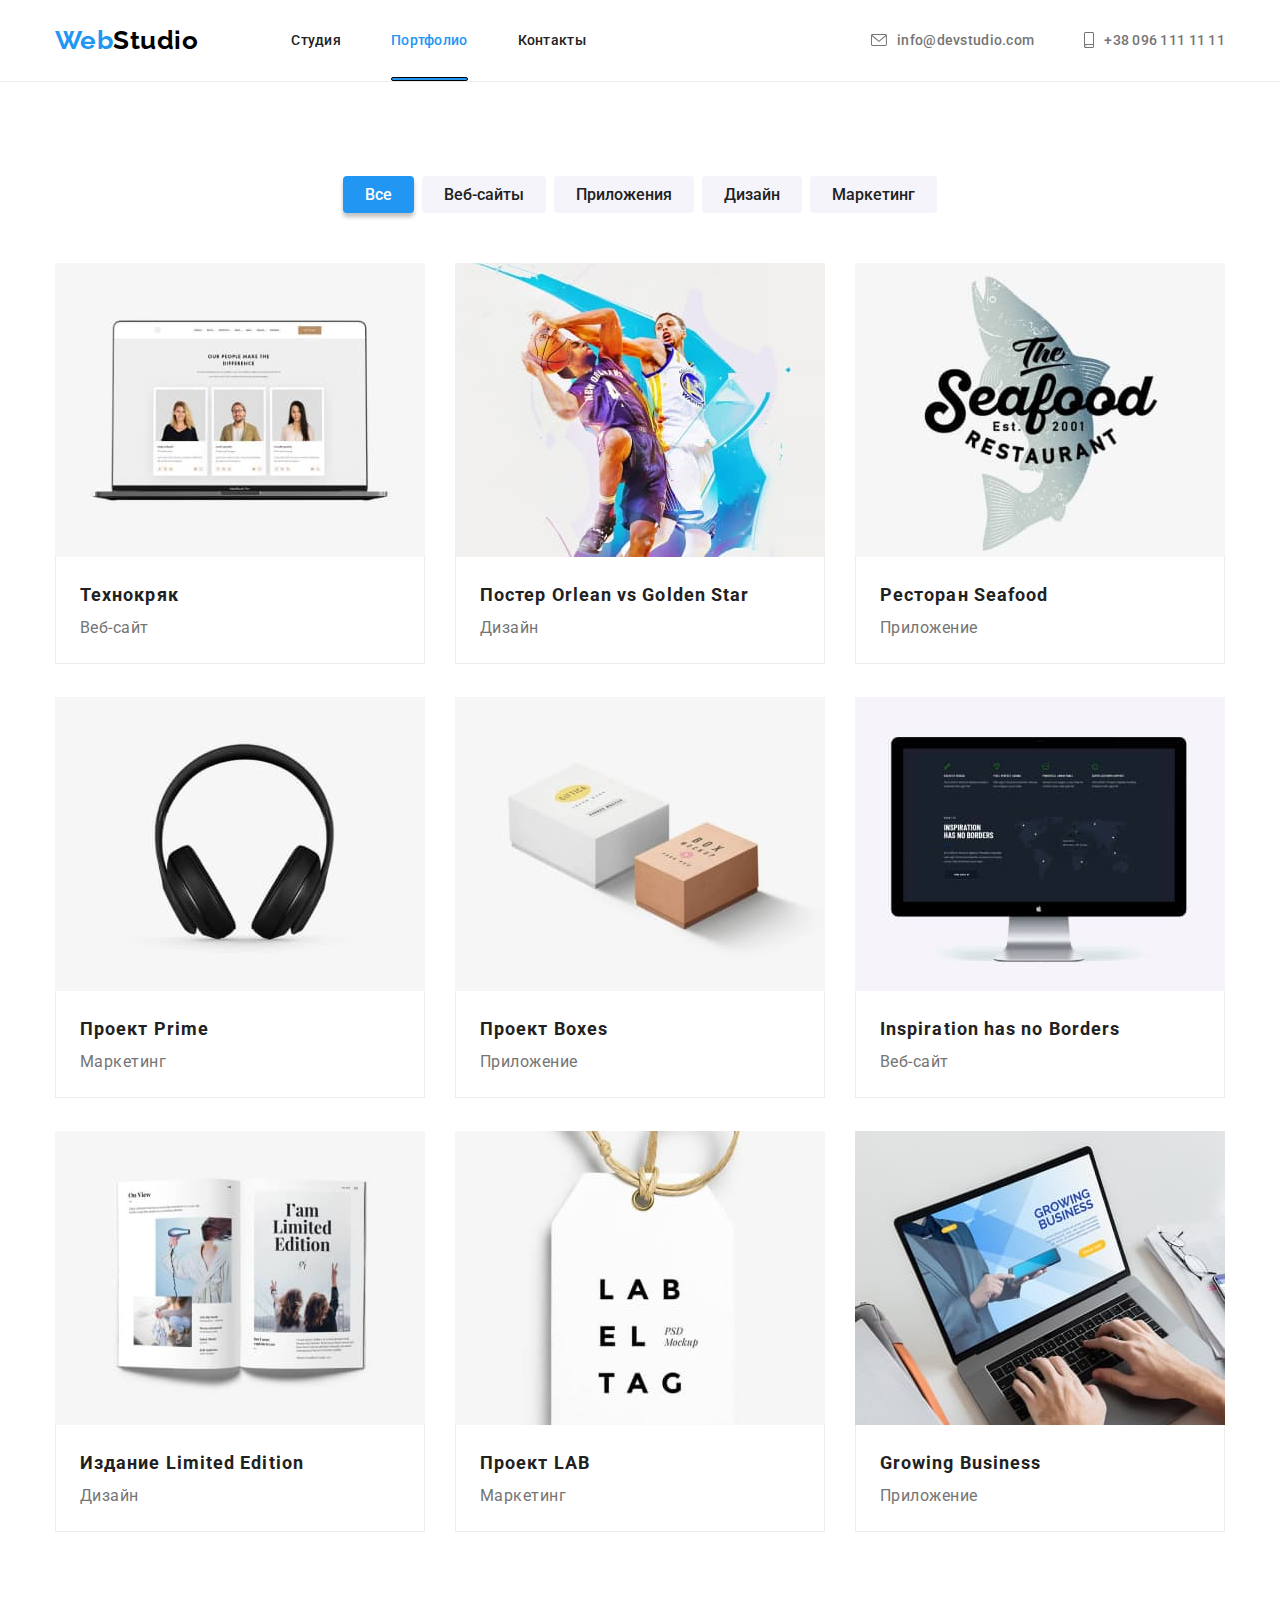
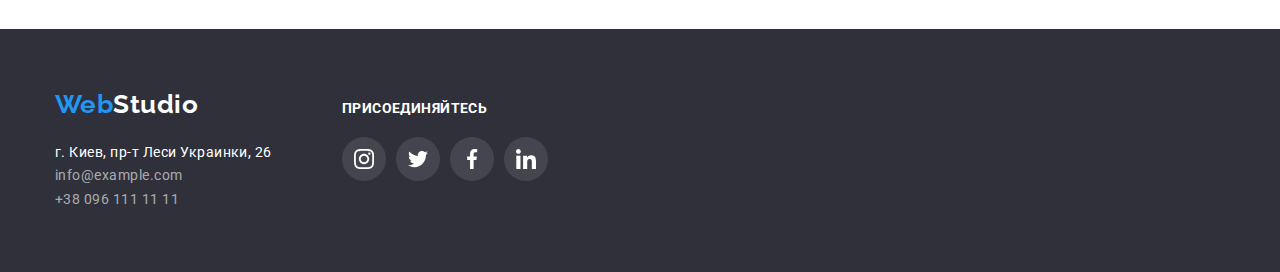
==== commit a12e1f2a: "hw5 ---111" ====
--- a/portfolio.html
+++ b/portfolio.html
@@ -15,7 +15,7 @@
   <!-- Шапка портфолио ------->
   <header class="header">
     <div class="container logo-head">
-      <a href="./index.html" class="logo link"
+      <a href="./index.html" class="logo link logo-header"
       >Web<span lang="en" class="top-logo">Studio</span>
       </a>
       <nav class="nav">
@@ -34,8 +34,7 @@
         </li>
         <li class="item"> <a href="tel:+380961111111"
                 class="phone link"><svg class="phone-icon" width="10" height="16" viewBox="0 0 10 16" fill="none" xmlns="http://www.w3.org/2000/svg">
-                  <path
-                    d="M8.5 0H1.5C0.672848 0 0 0.672848 0 1.5V14.5C0 15.3272 0.672848 16 1.5 16H8.5C9.32715 16 10 15.3272 10 14.5V1.5C10 0.672848 9.32715 0 8.5 0ZM1.5 1H8.5C8.77588 1 9 1.22412 9 1.5V12H1V1.5C1 1.22412 1.22412 1 1.5 1ZM8.5 15H1.5C1.22412 15 1 14.7759 1 14.5V13H9V14.5C9 14.7759 8.77588 15 8.5 15Z"
+                  <path d="M8.5 0H1.5C0.672848 0 0 0.672848 0 1.5V14.5C0 15.3272 0.672848 16 1.5 16H8.5C9.32715 16 10 15.3272 10 14.5V1.5C10 0.672848 9.32715 0 8.5 0ZM1.5 1H8.5C8.77588 1 9 1.22412 9 1.5V12H1V1.5C1 1.22412 1.22412 1 1.5 1ZM8.5 15H1.5C1.22412 15 1 14.7759 1 14.5V13H9V14.5C9 14.7759 8.77588 15 8.5 15Z"
                      />
                   <path
                     d="M2.35355 13.7389C2.54882 13.9213 2.54882 14.2169 2.35355 14.3992C2.15828 14.5816 1.84172 14.5816 1.64645 14.3992C1.45118 14.2169 1.45118 13.9213 1.64645 13.7389C1.84172 13.5566 2.15828 13.5566 2.35355 13.7389Z"
@@ -192,7 +191,7 @@
   </section>
   </main>
 
-  <!-- Подвал-->
+  <!--------- Подвал-->
   <footer class="footer">
     <div class="container bottom">
         <div class="address-box">
--- a/css/styles.css
+++ b/css/styles.css
@@ -111,7 +111,7 @@
   color: var(--logo-color);
 }
 
-.logo-header .logo{
+.logo-header {
   padding-top: 24px;
   padding-bottom: 24px;
 }
@@ -135,6 +135,7 @@
 .nav {
   margin-left: 93px;
 }
+
 .site-nav {
   display: flex;
 
@@ -177,7 +178,7 @@
   background-color: var(--accent-text-color);
   left: 0;
   bottom: 0;
-  border: 1px solid var(--logo-color)
+  border: 1px solid var(--logo-color);
   box-sizing: border-box;
   border-radius: 2px;
 }
@@ -223,9 +224,8 @@
 .phone-icon {
   fill: currentColor;
   margin-right: 10px;
-  transition: cubic-bezier(0.4, 0, 0.2, 1), 
-  cubic-bezier(0.4, 0, 0.2, 1); 
-  
+  /* transition: cubic-bezier(0.4, 0, 0.2, 1),  */
+  /* cubic-bezier(0.4, 0, 0.2, 1);  */
 }
 
 /*--------------- Hero------*/
@@ -326,7 +326,7 @@
   background-color: var(--features-background-color);
   width: 370px;
   height: 70px;
-  bottom: 0;  
+  bottom: 0;
   display: flex;
   justify-content: center;
   align-items: center;
@@ -395,8 +395,8 @@
   align-items: center;
   justify-content: center;
   border-radius: 50%;
-  transition: color var(--time-duration) cubic-bezier(0.4, 0, 0.2, 1), 
-  background-color var(--time-duration) cubic-bezier(0.4, 0, 0.2, 1);  
+  transition: color var(--time-duration) cubic-bezier(0.4, 0, 0.2, 1),
+    background-color var(--time-duration) cubic-bezier(0.4, 0, 0.2, 1);
 }
 
 .social-icon {
@@ -449,7 +449,7 @@
   display: flex;
   align-items: center;
   justify-content: center;
-  transition: color var(--time-duration)  cubic-bezier(0.4, 0, 0.2, 1);
+  transition: color var(--time-duration) cubic-bezier(0.4, 0, 0.2, 1);
 }
 
 .customers-icon {
@@ -495,16 +495,19 @@
   display: block;
 }
 
-.projects .item:hover,
-.projects .project-wrap:focus .item:focus{
+/* .projects .item:hover, */
+
+.projects .project-wrap:hover,
+.projects .project-wrap:focus {
   box-shadow: 0 4px 4px 0 var(--button-shadow);
 }
 
-.projects .item:hover .project-top-text,
-.projects .project-wrap:focus .project-top-text  {
+/* .projects .item:hover .project-top-text, */
+
+.projects .project-wrap:hover .project-top-text,
+.projects .project-wrap:focus .project-top-text {
   transform: translateY(0);
 }
-
 
 .projects .item:nth-child(3n) {
   margin-right: 0;
@@ -595,7 +598,7 @@
   display: flex;
   justify-content: center;
   align-self: center;
-  margin-bottom: 50px; 
+  margin-bottom: 50px;
 }
 
 .btns-list:first-child {
@@ -619,7 +622,7 @@
   line-height: 1.6;
   cursor: pointer;
   transition: color var(--time-duration) cubic-bezier(0.4, 0, 0.2, 1),
-  background-color var(--time-duration) cubic-bezier(0.4, 0, 0.2, 1);
+    background-color var(--time-duration) cubic-bezier(0.4, 0, 0.2, 1);
 }
 
 .portfolio-button:hover,
@@ -671,7 +674,6 @@
   transition: transform var(--time-duration);
 }
 
-
 /* -----------Footer------ */
 
 .address .link {
@@ -784,7 +786,7 @@
   position: fixed;
   width: 100vw;
   height: 100vh;
-  background-color: var(--backdrop-color);  
+  background-color: var(--backdrop-color);
   top: 0;
   left: 0;
   transition: opacity var(--time-duration), visibility var(--time-duration);
@@ -824,4 +826,4 @@
 
 .backdrop.is-hidden .modal {
   transform: rotate(90deg);
-}+}
